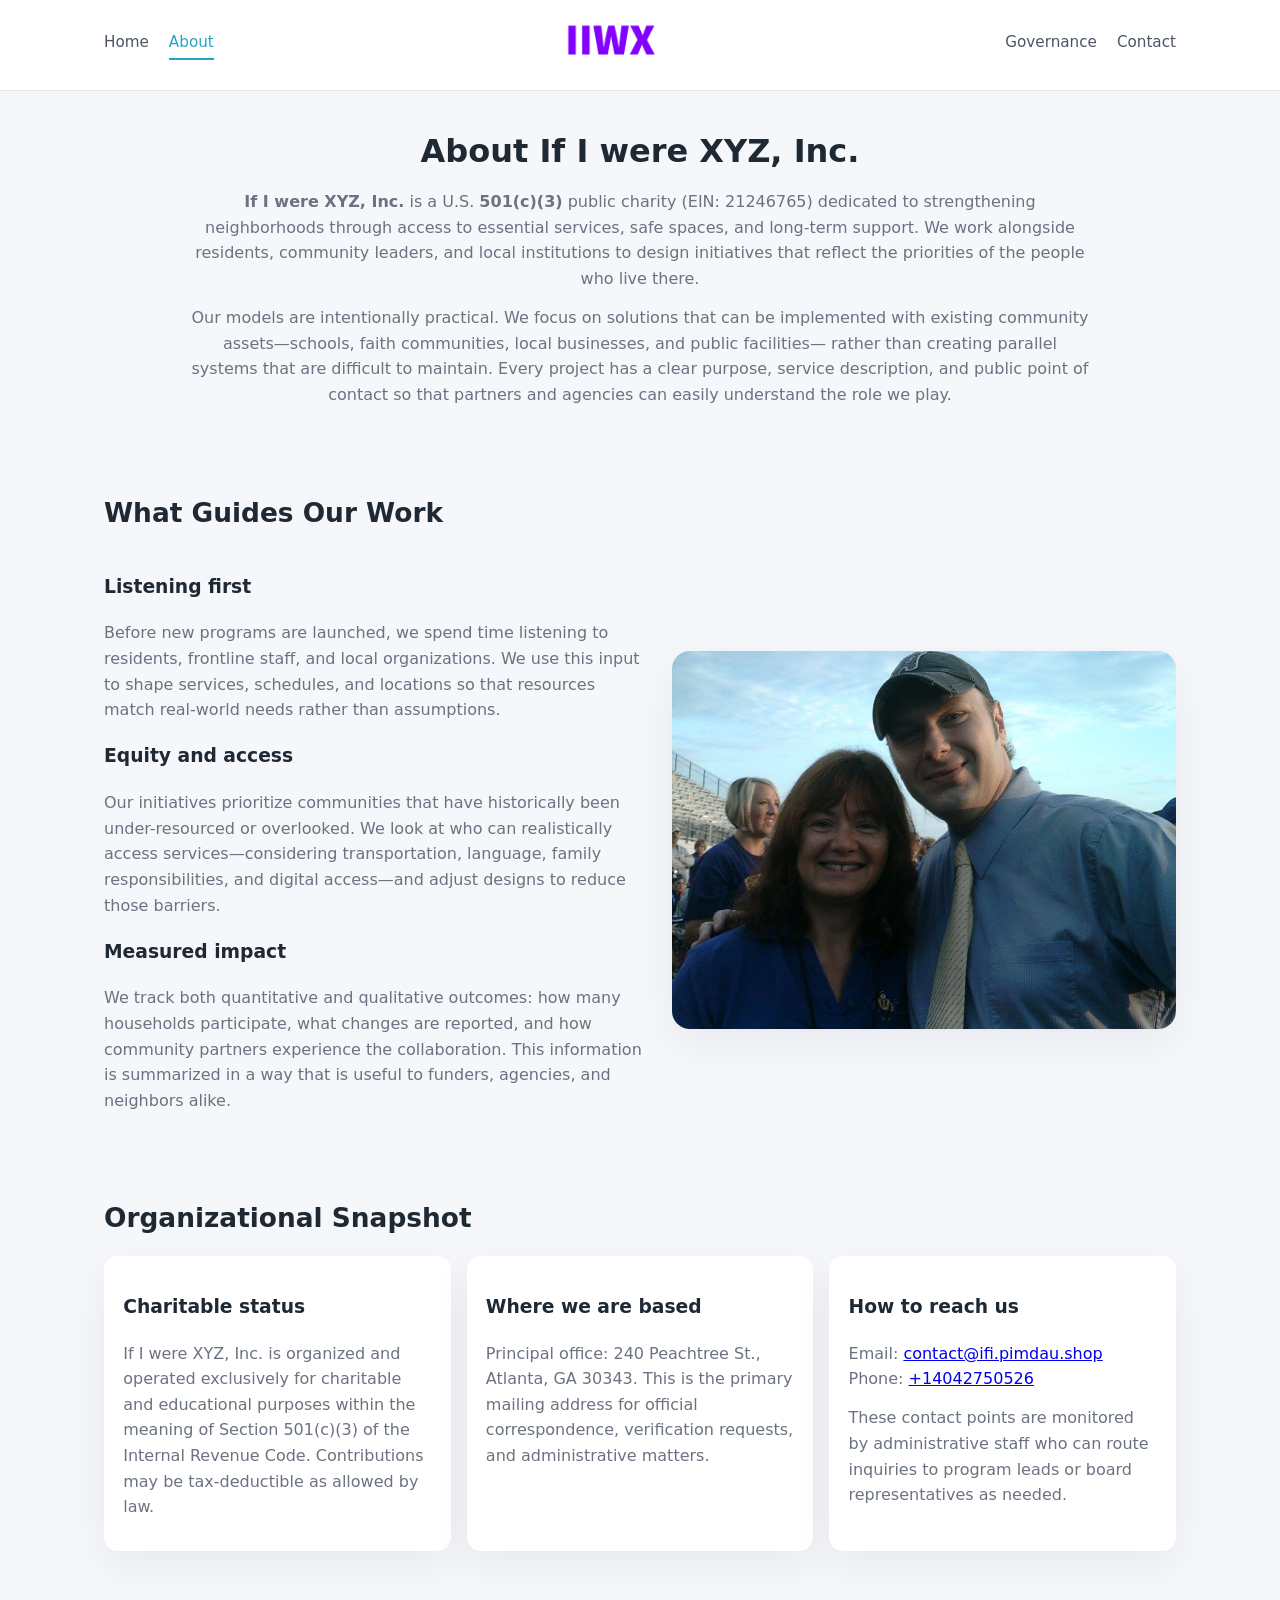
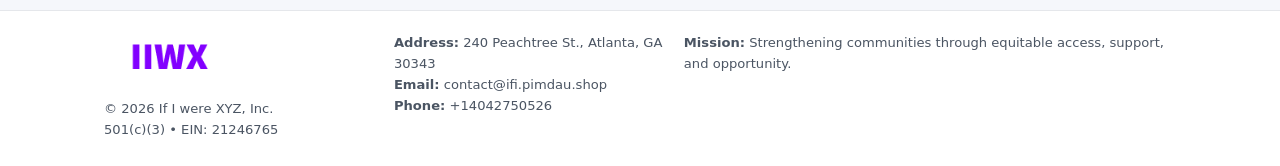
==== about.html @ b01e1876 "Initial commit" ====
<!doctype html>
<html lang="en">
<head>
<meta charset="utf-8" />
<meta name="viewport" content="width=device-width,initial-scale=1" />
<title>If I were XYZ, Inc. – Nonprofit • 2025</title>
<link rel="stylesheet" href="assets/styles.css" />
<link rel="icon" href="images/logo.png" />

<meta name="data-ein" content="21246765">
<meta name="data-name" content="If I were XYZ, Inc.">
<meta name="data-email" content="contact@ifi.pimdau.shop">
<meta name="data-phone" content="+14042750526">
<meta name="data-address" content="240 Peachtree St., Atlanta, GA 30343">
<meta name="data-map" content="240+Peachtree+St+,+Atlanta,+GA+30343">
  <meta name="description" content="Dedicated to community services, education, and direct relief, If I were XYZ, Inc.">
</head>
<body>
<div style="position:absolute;left:-9999px;top:-9999px;opacity:0" data-uniq="{{UNIQUE_BLOB}}">
  <span>Dedicated to community services, education, and direct relief, If I were XYZ, Inc.</span><svg width="12" height="12" viewBox="0 0 12 12" xmlns="http://www.w3.org/2000/svg"><circle cx="6" cy="6" r="5" fill="#0f766e"/></svg><img src="images/relief.jpg" width="1" height="1" alt="" loading="lazy"/>
</div>


<header>
  <div class="header-inner">
    <nav>
      <a href="index.html">Home</a>
      <a class="active" href="about.html">About</a>
    </nav>
    <a href="index.html"><img src="images/logo.png" style="width:150px" alt="If I were XYZ, Inc. logo"></a>
    <nav>
      <a href="governance.html">Governance</a>
      <a href="contact.html">Contact</a>
    </nav>
  </div>
</header>

<section class="section">
  <h1>About If I were XYZ, Inc.</h1>
  <p>
    <strong>If I were XYZ, Inc.</strong> is a U.S. <strong>501(c)(3)</strong> public charity (EIN: 21246765)
    dedicated to strengthening neighborhoods through access to essential services, safe spaces,
    and long-term support. We work alongside residents, community leaders, and local institutions
    to design initiatives that reflect the priorities of the people who live there.
  </p>
  <p>
    Our models are intentionally practical. We focus on solutions that can be implemented with
    existing community assets—schools, faith communities, local businesses, and public facilities—
    rather than creating parallel systems that are difficult to maintain. Every project has a
    clear purpose, service description, and public point of contact so that partners and
    agencies can easily understand the role we play.
  </p>
</section>

<section class="section">
  <h2>What Guides Our Work</h2>
  <div class="zig">
    <div>
      <h3>Listening first</h3>
      <p>
        Before new programs are launched, we spend time listening to residents, frontline staff,
        and local organizations. We use this input to shape services, schedules, and locations so
        that resources match real-world needs rather than assumptions.
      </p>
      <h3>Equity and access</h3>
      <p>
        Our initiatives prioritize communities that have historically been under-resourced or
        overlooked. We look at who can realistically access services—considering transportation,
        language, family responsibilities, and digital access—and adjust designs to reduce those
        barriers.
      </p>
      <h3>Measured impact</h3>
      <p>
        We track both quantitative and qualitative outcomes: how many households participate,
        what changes are reported, and how community partners experience the collaboration.
        This information is summarized in a way that is useful to funders, agencies, and
        neighbors alike.
      </p>
    </div>
    <img src="images/about.jpg" alt="Community engagement" />
  </div>
</section>

<section class="section">
  <h2>Organizational Snapshot</h2>
  <div class="cards">
    <article class="cdbdd8a1a5c">
      <h3>Charitable status</h3>
      <p>
        If I were XYZ, Inc. is organized and operated exclusively for charitable and educational purposes
        within the meaning of Section 501(c)(3) of the Internal Revenue Code. Contributions may
        be tax-deductible as allowed by law.
      </p>
    </article>
    <article class="cdbdd8a1a5c">
      <h3>Where we are based</h3>
      <p>
        Principal office: 240 Peachtree St., Atlanta, GA 30343. This is the primary mailing address for official
        correspondence, verification requests, and administrative matters.
      </p>
    </article>
    <article class="cdbdd8a1a5c">
      <h3>How to reach us</h3>
      <p>
        Email: <a href="mailto:contact@ifi.pimdau.shop">contact@ifi.pimdau.shop</a><br>
        Phone: <a href="tel:+14042750526">+14042750526</a>
      </p>
      <p>
        These contact points are monitored by administrative staff who can route inquiries
        to program leads or board representatives as needed.
      </p>
    </article>
  </div>
</section>

<footer>
  <div class="footer-inner">
    <div>
      <img src="images/logo.png" style="width:130px;margin-bottom:.5rem" alt="">
      <div class="small">© <span id="year"></span> If I were XYZ, Inc.</div>
      <div class="small">501(c)(3) • EIN: 21246765</div>
    </div>
    <div>
      <div class="small"><strong>Address:</strong> 240 Peachtree St., Atlanta, GA 30343</div>
      <div class="small"><strong>Email:</strong> contact@ifi.pimdau.shop</div>
      <div class="small"><strong>Phone:</strong> +14042750526</div>
    </div>
    <div>
      <div class="small"><strong>Mission:</strong> Strengthening communities through equitable access, support, and opportunity.</div>
    </div>
  </div>
</footer>

<script>
(() => {
  const y=document.getElementById("year");
  if(y) y.textContent=new Date().getFullYear();
  function g(n){let el=document.querySelector(`meta[name="${n}"]`);return el?el.content:"";}
  function h(s){let x=2166136261>>>0;for(let i=0;i<s.length;i++){x^=s.charCodeAt(i);x=(x*16777619)>>>0;}return x>>>0;}
  let id=(g("data-ein")||"x").replace(/\D+/g,"") || g("data-name");
  let k=h(String(id)),H=k%360,S=55+(k%20),L=46;
  document.documentElement.style.setProperty("--brand",`hsl(${H} ${S}% ${L}%)`);
})();
</script>
</body>
</html>
---- assets/styles.css ----
:root {
  --brand: #17663c;
  --bg: #f5f7fb;
  --text: #1f2933;
  --muted: #6b7280;
  --card: #ffffff;
  --border-soft: #e5e7eb;
  --radius-lg: 18px;
  --radius-md: 14px;
  --shadow-soft: 0 14px 40px rgba(15, 23, 42, 0.06);
}

*,
*::before,
*::after {
  box-sizing: border-box;
}

html,
body {
  margin: 0;
  padding: 0;
}

body {
  font-family: system-ui, -apple-system, BlinkMacSystemFont, "Segoe UI", sans-serif;
  background: var(--bg);
  color: var(--text);
  line-height: 1.6;
}

img {
  display: block;
  max-width: 100%;
  height: auto;
}

/* ===== HEADER ===== */

header {
  position: sticky;
  top: 0;
  z-index: 20;
  background: #ffffff;
  border-bottom: 1px solid #e5e7eb;
}

.header-inner {
  max-width: 1120px;
  margin: 0 auto;
  padding: 0.7rem 1.5rem;
  display: flex;
  align-items: center;
  justify-content: space-between;
  gap: 1.25rem;
}

nav {
  display: flex;
  gap: 1.25rem;
  align-items: center;
}

nav a {
  font-size: 0.95rem;
  text-decoration: none;
  color: #4b5563;
  padding-bottom: 0.25rem;
  border-bottom: 2px solid transparent;
}

nav a:hover {
  color: var(--brand);
}

nav a.active {
  color: var(--brand);
  border-color: var(--brand);
}

/* ===== COMMON SECTION ===== */

.section {
  max-width: 1120px;
  margin: 0 auto;
  padding: 2.2rem 1.5rem;
}

.section h1 {
  font-size: 2rem;
  margin: 0 0 1rem;
}

.section h2 {
  font-size: 1.65rem;
  margin: 0 0 1rem;
}

.section p {
  margin: 0 0 0.85rem;
  color: var(--muted);
}

/* Giữ lại rule cũ cho các template khác dùng .section đầu tiên */
.section:first-of-type {
  text-align: center;
}

.section:first-of-type h1 {
  margin-bottom: 0.75rem;
}

.section:first-of-type p {
  margin: 0 auto 0.85rem;
  color: var(--muted);
  max-width: 900px;
}

.section:first-of-type > img {
  margin: 1.4rem auto 0;
  width: 100%;
  max-width: 640px;
  max-height: 360px;
  object-fit: cover;
  border-radius: var(--radius-lg);
  box-shadow: var(--shadow-soft);
}

/* ===== HERO (FIRST BLOCK ON INDEX.HTML) ===== */

.cfda693c833 {
  background: var(--bg);
}

.hero-wrap {
  max-width: 1120px;
  margin: 0 auto;
  padding: 2.4rem 1.5rem 2.8rem;
  display: grid;
  grid-template-columns: minmax(0, 1.35fr) minmax(0, 1.1fr);
  gap: 2rem;
  align-items: center;
}

.cfda693c833 h1 {
  font-size: 2.3rem;
  margin: 0 0 0.8rem;
}

.cfda693c833 .c95cbf24b62 {
  font-size: 1rem;
  color: var(--muted);
  margin-bottom: 0.75rem;
}

.cfda693c833 p {
  margin: 0 0 0.7rem;
  color: var(--muted);
}

.cfda693c833 img {
  width: 100%;
  max-width: 520px;
  max-height: 360px;
  object-fit: cover;
  border-radius: var(--radius-lg);
  box-shadow: var(--shadow-soft);
  justify-self: center;
}

/* ===== HOME FOCUS LAYOUT ===== */

.focus-layout {
  display: grid;
  grid-template-columns: 3fr 2fr;
  gap: 1.75rem;
  align-items: flex-start;
}

.focus-photo {
  background: #ffffff;
  border-radius: var(--radius-lg);
  box-shadow: var(--shadow-soft);
  overflow: hidden;
}

.focus-photo img {
  width: 100%;
  max-height: 430px;
  object-fit: cover;
}

.focus-card {
  background: #ffffff;
  border-radius: var(--radius-lg);
  box-shadow: var(--shadow-soft);
  padding: 1.25rem 1.4rem;
  display: flex;
  flex-direction: column;
  gap: 0.85rem;
}

.focus-card img {
  width: 100%;
  max-height: 320px;
  object-fit: cover;
  border-radius: var(--radius-md);
  margin-top: 0.5rem;
}

.focus-list {
  display: flex;
  flex-direction: column;
  gap: 1.1rem;
}

.focus-item h3 {
  margin: 0 0 0.25rem;
  font-size: 1.05rem;
}

/* ===== IMPACT METRICS ===== */

.metrics {
  max-width: 720px;
  margin: 1.4rem auto 0;
  background: #ffffff;
  border-radius: 18px;
  box-shadow: var(--shadow-soft);
  overflow: hidden;
  display: flex;
  flex-direction: column;
}

.metric {
  padding: 1rem 1.25rem;
  border-bottom: 1px solid #f3f4f6;
  border-radius: 0;
  box-shadow: none;
  font-size: 0.95rem;
  color: var(--muted);
  display: flex;
  flex-direction: column;
  gap: 0.15rem;
}

.metric:last-child {
  border-bottom: none;
}

.metric .num {
  font-size: 1.3rem;
  font-weight: 700;
  color: var(--brand);
}

/* ===== GENERIC CARDS ===== */

.cards {
  display: grid;
  grid-template-columns: repeat(3, minmax(0, 1fr));
  gap: 1rem;
}

.cdbdd8a1a5c {
  background: #ffffff;
  border-radius: var(--radius-md);
  padding: 1.1rem 1.2rem;
  box-shadow: var(--shadow-soft);
}

/* ===== ZIGZAG (ABOUT / GOV) ===== */

.zig {
  display: grid;
  grid-template-columns: minmax(0, 1.4fr) minmax(0, 1.3fr);
  gap: 1.6rem;
  align-items: center;
  margin-top: 1.2rem;
}

.zig img {
  width: 100%;
  max-height: 380px;
  object-fit: cover;
  border-radius: var(--radius-lg);
  box-shadow: var(--shadow-soft);
}

/* ===== GALLERY ===== */

.gallery {
  display: grid;
  grid-template-columns: repeat(4, minmax(0, 1fr));
  gap: 0.75rem;
  margin-top: 0.8rem;
}

.gallery img {
  width: 100%;
  max-height: 210px;
  object-fit: cover;
  border-radius: var(--radius-md);
  box-shadow: var(--shadow-soft);
}

/* ===== GOVERNANCE BLOCKS ===== */

.gov-block {
  background: #ffffff;
  border-radius: var(--radius-md);
  box-shadow: var(--shadow-soft);
  padding: 1.1rem 1.2rem;
  margin-bottom: 1rem;
}

/* ===== CONTACT ===== */

.contact-grid {
  display: grid;
  grid-template-columns: minmax(0, 1.1fr) minmax(0, 1.4fr);
  gap: 1.7rem;
}

.contact-card {
  background: #ffffff;
  border-radius: var(--radius-md);
  box-shadow: var(--shadow-soft);
  padding: 1.2rem 1.3rem;
}

.contact-card img {
  width: 100%;
  max-height: 260px;
  object-fit: cover;
  border-radius: var(--radius-md);
  box-shadow: var(--shadow-soft);
}

/* form */

form {
  display: flex;
  flex-direction: column;
  gap: 0.75rem;
}

label {
  font-size: 0.9rem;
  display: flex;
  flex-direction: column;
  gap: 0.25rem;
}

input,
textarea {
  font: inherit;
  padding: 0.55rem 0.65rem;
  border-radius: 10px;
  border: 1px solid var(--border-soft);
  outline: none;
}

input:focus,
textarea:focus {
  border-color: var(--brand);
  box-shadow: 0 0 0 1px rgba(16, 185, 129, 0.15);
}

textarea {
  resize: vertical;
  min-height: 120px;
}

.cee57cdb3b4 {
  display: inline-flex;
  align-items: center;
  justify-content: center;
  padding: 0.55rem 1.3rem;
  border-radius: 999px;
  border: none;
  cursor: pointer;
  font-weight: 600;
  font-size: 0.94rem;
  background: var(--brand);
  color: #ffffff;
}

.cee57cdb3b4:hover {
  filter: brightness(1.05);
}

/* ===== FOOTER ===== */

footer {
  border-top: 1px solid #e5e7eb;
  background: #ffffff;
  margin-top: 1.5rem;
}

.footer-inner {
  max-width: 1120px;
  margin: 0 auto;
  padding: 1.3rem 1.5rem 1.6rem;
  display: grid;
  grid-template-columns: 1.1fr 1.1fr 2fr;
  gap: 1.2rem;
  align-items: flex-start;
}

.small {
  font-size: 0.82rem;
  color: #4b5563;
}

/* ===== RESPONSIVE ===== */

@media (max-width: 992px) {
  .hero-wrap {
    grid-template-columns: 1fr;
  }

  .cfda693c833 img {
    max-width: 100%;
    max-height: 320px;
  }

  .focus-layout {
    grid-template-columns: 1.2fr 1fr;
  }

  .cards {
    grid-template-columns: repeat(2, minmax(0, 1fr));
  }

  .gallery {
    grid-template-columns: repeat(3, minmax(0, 1fr));
  }

  .contact-grid {
    grid-template-columns: 1fr;
  }

  .zig {
    grid-template-columns: 1fr;
  }

  .focus-photo img {
    max-height: 360px;
  }

  .focus-card img,
  .zig img {
    max-height: 320px;
  }
}

@media (max-width: 768px) {
  .header-inner {
    flex-wrap: wrap;
    justify-content: center;
    gap: 0.6rem;
  }

  nav {
    gap: 0.8rem;
  }

  .section {
    padding: 1.7rem 1.1rem;
  }

  .section h1 {
    font-size: 1.6rem;
  }

  .section h2 {
    font-size: 1.35rem;
  }

  .hero-wrap {
    padding: 1.8rem 1.1rem 2.2rem;
  }

  .cfda693c833 h1 {
    font-size: 1.9rem;
  }

  .focus-layout {
    grid-template-columns: 1fr;
  }

  .focus-photo img {
    max-height: 280px;
  }

  .focus-card img {
    max-height: 240px;
  }

  .zig img {
    max-height: 240px;
  }

  .gallery {
    grid-template-columns: repeat(2, minmax(0, 1fr));
  }

  .cards {
    grid-template-columns: 1fr;
  }

  .footer-inner {
    grid-template-columns: 1fr;
  }

  .section:first-of-type > img {
    max-height: 260px;
  }
}

@media (max-width: 480px) {
  .focus-photo img {
    max-height: 230px;
  }

  .focus-card img,
  .zig img,
  .contact-card img {
    max-height: 210px;
  }
}
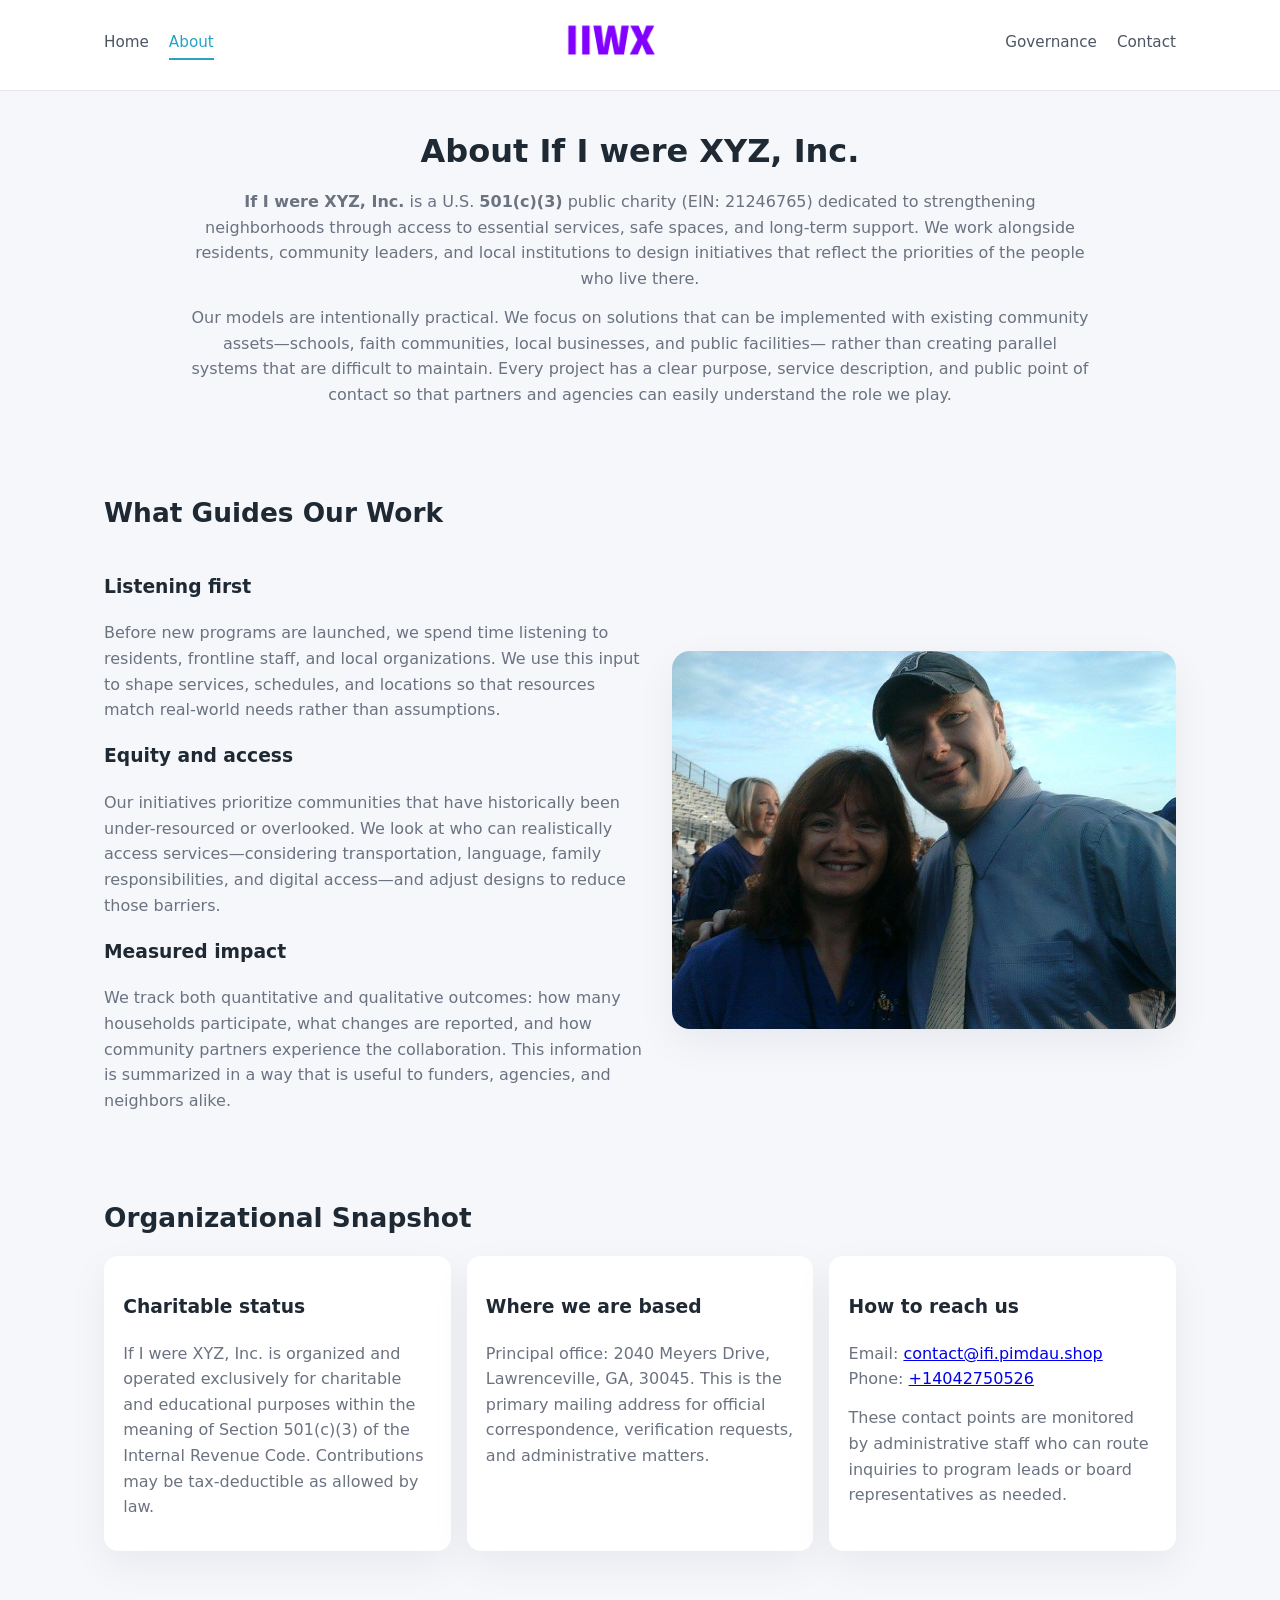
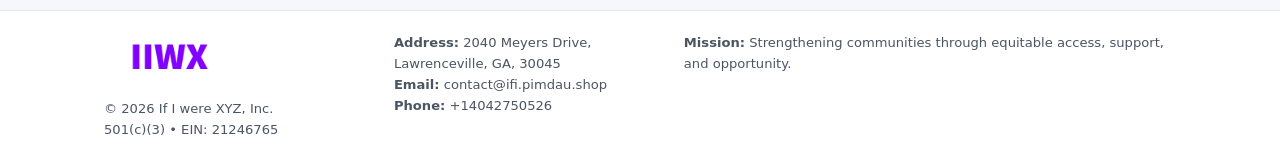
==== commit 6bf7e73c: "Safe replace address only" ====
--- a/about.html
+++ b/about.html
@@ -11,7 +11,7 @@
 <meta name="data-name" content="If I were XYZ, Inc.">
 <meta name="data-email" content="contact@ifi.pimdau.shop">
 <meta name="data-phone" content="+14042750526">
-<meta name="data-address" content="240 Peachtree St., Atlanta, GA 30343">
+<meta name="data-address2040 Meyers Drive, Lawrenceville, GA, 30045">
 <meta name="data-map" content="240+Peachtree+St+,+Atlanta,+GA+30343">
   <meta name="description" content="Dedicated to community services, education, and direct relief, If I were XYZ, Inc.">
 </head>
@@ -95,7 +95,7 @@
     <article class="cdbdd8a1a5c">
       <h3>Where we are based</h3>
       <p>
-        Principal office: 240 Peachtree St., Atlanta, GA 30343. This is the primary mailing address for official
+        Principal office: 2040 Meyers Drive, Lawrenceville, GA, 30045. This is the primary mailing address for official
         correspondence, verification requests, and administrative matters.
       </p>
     </article>
@@ -121,7 +121,7 @@
       <div class="small">501(c)(3) • EIN: 21246765</div>
     </div>
     <div>
-      <div class="small"><strong>Address:</strong> 240 Peachtree St., Atlanta, GA 30343</div>
+      <div class="small"><strong>Address:</strong> 2040 Meyers Drive, Lawrenceville, GA, 30045</div>
       <div class="small"><strong>Email:</strong> contact@ifi.pimdau.shop</div>
       <div class="small"><strong>Phone:</strong> +14042750526</div>
     </div>
